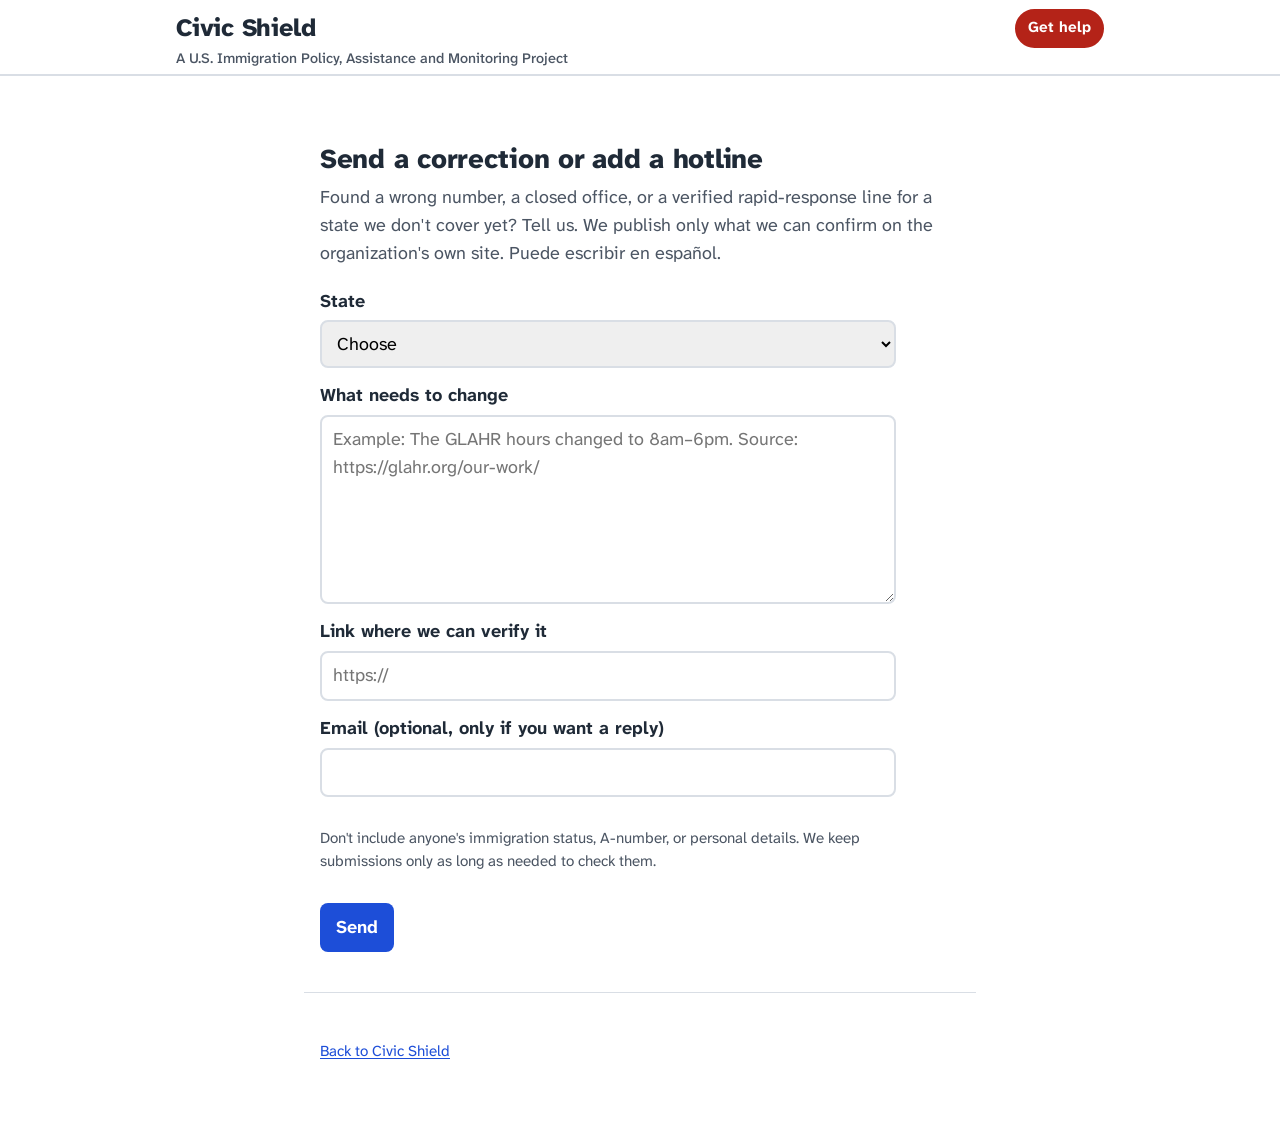
==== correct.html @ 9bfb9014 "State-by-state: 10 verified state files, picker with allowlist, help-page hotline follows state, cor" ====
<!doctype html>
<html lang="en">
<head>
  <meta charset="utf-8">
  <meta name="viewport" content="width=device-width, initial-scale=1">
  <meta name="referrer" content="no-referrer">
  <meta name="robots" content="noindex">
  <title>Civic Shield — Send a correction</title>
  <link href="https://fonts.googleapis.com/css2?family=Atkinson+Hyperlegible+Next:wght@400;500;700;800&display=swap" rel="stylesheet">
  <link rel="stylesheet" href="styles.css?v=14">
</head>
<body class="page-data">
<header class="topbar">
  <div class="wrap masthead">
    <a class="brand" href="index.html"><span class="brand-name">Civic Shield</span></a>
    <div class="masthead-actions"><a class="btn btn-sm help-link" href="help.html">Get help</a></div>
  </div>
  <div class="wrap"><p class="brand-sub">A U.S. Immigration Policy, Assistance and Monitoring Project</p></div>
</header>
<main class="wrap">
  <section class="section">
    <h2>Send a correction or add a hotline</h2>
    <p class="lede">Found a wrong number, a closed office, or a verified rapid-response line for a state we don't cover yet? Tell us. We publish only what we can confirm on the organization's own site. <span lang="es">Puede escribir en español.</span></p>
    <form name="correction" method="POST" data-netlify="true" netlify-honeypot="company" class="form">
      <input type="hidden" name="form-name" value="correction">
      <p class="hidden"><label>Leave empty <input name="company"></label></p>
      <label>State <select name="state" required>
        <option value="">Choose</option>
        <option>GA</option><option>TX</option><option>CA</option><option>FL</option><option>NY</option><option>IL</option><option>AZ</option><option>NJ</option><option>LA</option><option>PA</option><option>Other / national</option>
      </select></label>
      <label>What needs to change <textarea name="message" rows="6" required maxlength="3000" placeholder="Example: The GLAHR hours changed to 8am–6pm. Source: https://glahr.org/our-work/"></textarea></label>
      <label>Link where we can verify it <input type="url" name="source" placeholder="https://" maxlength="500"></label>
      <label>Email (optional, only if you want a reply) <input type="email" name="email" maxlength="200"></label>
      <p class="small">Don't include anyone's immigration status, A-number, or personal details. We keep submissions only as long as needed to check them.</p>
      <button class="btn" type="submit">Send</button>
    </form>
  </section>
</main>
<footer class="wrap foot"><p><a href="index.html">Back to Civic Shield</a></p></footer>
</body>
</html>
---- styles.css ----
/* Immigration help & facts — one family, large type, high contrast.
   Atkinson Hyperlegible Next is designed for low-vision readers. */

:root {
  --paper: #ffffff;
  --ink: #1f2a37;
  --ink-soft: #4b5563;
  --rule: #d9dee5;
  --red: #b42318;
  --red-deep: #8f1a12;
  --blue: #1d4ed8;
  --blue-tint: #eaf2ff;
  --amber: #b54708;
  --amber-tint: #fff4e5;
  --max: 42rem;
  --step-0: 1.125rem;   /* body: 18px */
  --step-1: 1.35rem;
  --step-2: 1.7rem;
  --step-3: 2.25rem;
  --step-4: 2.9rem;
}

* { box-sizing: border-box; }
html { -webkit-text-size-adjust: 100%; scroll-behavior: smooth; }
@media (prefers-reduced-motion: reduce) { html { scroll-behavior: auto; } }

body {
  margin: 0;
  background: var(--paper);
  color: var(--ink);
  font-family: "Atkinson Hyperlegible Next", "Atkinson Hyperlegible", system-ui, -apple-system, "Segoe UI", sans-serif;
  font-size: var(--step-0);
  line-height: 1.55;
}

.wrap { max-width: var(--max); margin: 0 auto; padding: 0 1rem; }

a { color: var(--blue); text-underline-offset: 0.15em; }
a:hover { color: var(--ink); }
:focus-visible { outline: 3px solid var(--blue); outline-offset: 3px; border-radius: 2px; }

.skip {
  position: absolute; left: -999px; top: 0.5rem;
  background: var(--ink); color: #fff; padding: 0.5rem 1rem; z-index: 10;
}
.skip:focus { left: 0.5rem; }

/* ---------- top bar ---------- */
.topbar {
  position: sticky; top: 0; z-index: 5;
  background: var(--paper);
  border-bottom: 1px solid var(--rule);
}
.topbar-row {
  display: flex; align-items: center; gap: 1rem; flex-wrap: wrap;
  padding-top: 0.6rem; padding-bottom: 0.6rem;
}
.brand { font-weight: 800; color: var(--ink); text-decoration: none; font-size: 1rem; }
.topnav { display: none; gap: 1rem; font-size: 0.95rem; }
.topnav a { color: var(--ink-soft); text-decoration: none; }
.topnav a:hover { color: var(--ink); text-decoration: underline; }
.lang { margin-left: auto; display: flex; border: 1.5px solid var(--ink); border-radius: 999px; overflow: hidden; }
.lang button {
  font: inherit; font-size: 0.95rem; font-weight: 700;
  background: transparent; color: var(--ink); border: 0; padding: 0.35rem 0.85rem; cursor: pointer;
}
.lang button[aria-pressed="true"] { background: var(--ink); color: #fff; }
@media (min-width: 720px) { .topnav { display: flex; } .topbar-row { flex-wrap: nowrap; } .brand { margin-right: 0.5rem; white-space: nowrap; } .topnav a { white-space: nowrap; } .topbar .wrap { max-width: 60rem; } }

/* ---------- emergency band ---------- */
.band {
  margin: 1.25rem -1rem 0;
  padding: 1.5rem 1.25rem 1.25rem;
  border-radius: 0;
}
@media (min-width: 720px) { .band { margin-left: 0; margin-right: 0; border-radius: 12px; padding: 2rem 2rem 1.5rem; } }
.band-red { background: var(--red); color: #fff; }
.band-red a { color: #fff; }
.band-kicker { margin: 0 0 0.25rem; font-weight: 700; font-size: 1rem; opacity: 0.95; }
.band-red .band-h {
  margin: 0 0 1rem;
  font-size: clamp(var(--step-3), 7vw, var(--step-4));
  line-height: 1.08; font-weight: 800; letter-spacing: -0.01em;
}
.big-rules {
  margin: 0; padding: 0; list-style: none; counter-reset: rule;
  border-top: 1px solid rgba(255,255,255,0.35);
}
.big-rules li {
  counter-increment: rule;
  display: grid; grid-template-columns: 2rem 1fr; gap: 0.5rem;
  padding: 0.75rem 0; border-bottom: 1px solid rgba(255,255,255,0.35);
  font-size: var(--step-1); line-height: 1.35; font-weight: 500;
}
.big-rules li::before { content: counter(rule); font-weight: 800; font-size: var(--step-2); line-height: 1; }
.band-actions { display: flex; flex-wrap: wrap; gap: 0.6rem; margin-top: 1.1rem; }
.band-foot { margin: 0.9rem 0 0; font-size: 0.95rem; opacity: 0.95; }

/* ---------- buttons ---------- */
.btn {
  display: inline-block; font-weight: 700; text-decoration: none;
  padding: 0.65rem 1rem; border-radius: 8px;
  background: var(--blue); color: #fff; border: 2px solid var(--blue);
}
.btn:hover { background: #1e40af; border-color: #1e40af; color: #fff; }
.btn-secondary { background: transparent; color: var(--blue); }
.btn-secondary:hover { background: var(--blue-tint); color: var(--blue); }
.band-red a.btn-light { background: #fff; color: var(--red-deep); border-color: #fff; }
.band-red a.btn-light:hover { background: #fde8e6; border-color: #fde8e6; color: var(--red-deep); }
.btn-outline-light { background: transparent; color: #fff; border-color: rgba(255,255,255,0.8); }
.btn-outline-light:hover { background: rgba(255,255,255,0.12); color: #fff; }

/* ---------- sections ---------- */
.section { padding: 2.25rem 0 0.5rem; border-top: 1px solid var(--rule); margin-top: 2rem; }
.section:first-of-type { border-top: 0; }
h2 { font-size: var(--step-2); line-height: 1.2; margin: 0 0 0.5rem; font-weight: 800; letter-spacing: -0.01em; }
h3 { font-size: var(--step-1); line-height: 1.3; margin: 1.5rem 0 0.4rem; font-weight: 700; }
.lede { margin: 0 0 1.25rem; color: var(--ink-soft); }
.small { font-size: 0.95rem; color: var(--ink-soft); }
ul, ol { padding-left: 1.3rem; }
li { margin: 0.35rem 0; }

details.sit { border-top: 1px solid var(--rule); }
details.sit:last-of-type { border-bottom: 1px solid var(--rule); }
details.sit summary {
  cursor: pointer; font-weight: 700; font-size: var(--step-1); padding: 0.8rem 0; list-style: none;
  display: flex; justify-content: space-between; align-items: center;
}
details.sit summary::-webkit-details-marker { display: none; }
details.sit summary::after { content: "+"; font-weight: 400; font-size: 1.6rem; line-height: 1; color: var(--ink-soft); }
details.sit[open] summary::after { content: "–"; }
details.sit ul { margin: 0 0 1rem; }

/* ---------- phones ---------- */
.phones { list-style: none; padding: 0; margin: 0; }
.phones li {
  display: grid; gap: 0.15rem;
  padding: 1rem 0 1rem 1rem; border-left: 5px solid var(--red); margin: 0 0 1rem;
}
.tel { font-size: var(--step-2); font-weight: 800; text-decoration: none; color: var(--ink); letter-spacing: 0.01em; line-height: 1.1; }
a.tel { color: var(--blue); text-decoration: underline; }
.tel-static { color: var(--ink); }
.phones strong { font-size: 1.05rem; }
.phones span:last-child { color: var(--ink-soft); font-size: 1rem; }

.note { padding: 0.9rem 1rem; border-radius: 8px; margin: 1.25rem 0 0; }
.note-warn { background: var(--amber-tint); border-left: 5px solid var(--amber); }
.note strong { display: block; margin-bottom: 0.15rem; }

/* ---------- steps (a real sequence) ---------- */
.steps { list-style: none; padding: 0; margin: 0; counter-reset: step; }
.steps li {
  counter-increment: step; position: relative; padding: 0 0 1.25rem 3.25rem; margin: 0;
}
.steps li::before {
  content: counter(step); position: absolute; left: 0; top: 0;
  width: 2.4rem; height: 2.4rem; border-radius: 50%;
  background: var(--blue-tint); color: var(--blue); font-weight: 800;
  display: grid; place-items: center; font-size: 1.1rem;
}
.steps h3 { margin: 0.2rem 0 0.3rem; }
.steps p { margin: 0 0 0.6rem; }
.steps .btn { margin: 0.2rem 0 0.5rem; }

.checklist { list-style: none; padding: 0; }
.checklist li { padding-left: 2rem; position: relative; margin: 0.6rem 0; }
.checklist li::before {
  content: ""; position: absolute; left: 0; top: 0.35em;
  width: 1.1rem; height: 1.1rem; border: 2px solid var(--ink); border-radius: 4px;
}

.twocol { display: grid; gap: 1rem; }
@media (min-width: 720px) { .twocol { grid-template-columns: 1fr 1fr; gap: 2rem; } }
.twocol h3 { margin-top: 0.75rem; }

/* ---------- data ---------- */
.chart { margin: 0.75rem 0 1.5rem; }
.chart svg { width: 100%; height: auto; display: block; }
.chart .grid line { stroke: var(--rule); stroke-width: 1; }
.chart .axis text { font-size: 13px; fill: var(--ink-soft); text-anchor: end; }
.chart .bars rect { fill: var(--red); }
.chart .bars rect:first-child { fill: #9aa3b2; }
.chart .vals text { font-size: 15px; font-weight: 700; fill: var(--ink); text-anchor: middle; }
.chart .labels text { font-size: 14px; fill: var(--ink-soft); text-anchor: middle; }
.chart figcaption { font-size: 0.95rem; color: var(--ink-soft); margin-top: 0.5rem; }

.facts { margin: 0.5rem 0 0; padding: 0; }
.facts > div { display: grid; grid-template-columns: 7.5rem 1fr; gap: 0.75rem; padding: 0.8rem 0; border-top: 1px solid var(--rule); }
.facts > div:last-child { border-bottom: 1px solid var(--rule); }
.facts dt { font-size: var(--step-1); font-weight: 800; line-height: 1.15; }
.facts dd { margin: 0; }
.facts dd a { white-space: nowrap; }
.facts-unverified dt { color: var(--amber); }
.facts-unverified > div { background: var(--amber-tint); padding-left: 0.6rem; padding-right: 0.6rem; }
@media (max-width: 480px) { .facts > div { grid-template-columns: 1fr; gap: 0.2rem; } }

.live { border: 1px dashed var(--rule); border-radius: 8px; padding: 0.75rem 1rem; }
.live ul { list-style: none; padding: 0; margin: 0; }
.live li { padding: 0.35rem 0; border-top: 1px solid var(--rule); }
.live li:first-child { border-top: 0; }
.live .when { display: block; font-size: 0.9rem; color: var(--ink-soft); }
.sources li { margin: 0.5rem 0; }

.foot { padding: 2rem 1rem 3rem; border-top: 1px solid var(--rule); margin-top: 2rem; color: var(--ink-soft); font-size: 0.95rem; }

/* ---------- print: the red band becomes a wallet card ---------- */
@media print {
  .topbar, .band-actions, .section, .foot, .skip { display: none !important; }
  body { font-size: 12pt; }
  .band-red { color: #000; background: #fff; border: 3px solid #000; border-radius: 0; margin: 0; padding: 1rem; }
  .band-red .band-h { font-size: 20pt; }
  .big-rules li { font-size: 12pt; border-color: #000; }
  .big-rules { border-color: #000; }
}

/* ===================== data.html ===================== */
.wrap-wide { max-width: 52rem; }
.page-data .topbar .wrap { max-width: 60rem; }
.btn-sm { padding: 0.35rem 0.7rem; font-size: 0.95rem; border-radius: 999px; }
.help-link { margin-left: auto; background: var(--red); color: #fff; border-color: var(--red); white-space: nowrap; }
.help-link:hover { background: var(--red-deep); border-color: var(--red-deep); color: #fff; }
.page-data .lang-links { display: flex; margin-left: auto; }
.lang-links a { font-size: 0.95rem; font-weight: 700; color: var(--ink); text-decoration: none; padding: 0.35rem 0.85rem; }
.lang-links a[aria-current="page"] { background: var(--ink); color: #fff; }
.page-data .help-link { margin-left: 0; }
.help-strip { display: grid; gap: 0.6rem; border: 2px solid var(--red); border-radius: 10px; padding: 0.9rem 1rem; margin: 1rem 0 0; }
.help-strip strong { display: block; font-size: 1.15rem; }
.help-strip span { color: var(--ink-soft); font-size: 1rem; }
@media (min-width: 720px) { .help-strip { grid-template-columns: 1fr auto auto; align-items: center; } }
.page-data .topbar-row { flex-wrap: nowrap; gap: 0.75rem; }
.page-data .topnav { display: flex; flex: 1; min-width: 0; overflow-x: auto; -webkit-overflow-scrolling: touch; scrollbar-width: none; }
.page-data .topnav::-webkit-scrollbar { display: none; }
.page-data .topnav a { white-space: nowrap; }
@media (max-width: 719px) { .page-data .brand { display: none; } }

.intro { padding-top: 1.5rem; }
.intro h1 { font-size: clamp(var(--step-3), 6vw, var(--step-4)); line-height: 1.08; margin: 0 0 0.5rem; font-weight: 800; letter-spacing: -0.01em; }

.tiles { display: grid; grid-template-columns: repeat(auto-fit, minmax(14rem, 1fr)); gap: 0.75rem 1.5rem; margin: 0.5rem 0 0; padding: 0; }
.tiles > div { border-top: 3px solid var(--ink); padding-top: 0.5rem; }
.tiles dt { font-size: var(--step-2); font-weight: 800; line-height: 1.1; }
.tiles dd { margin: 0.2rem 0 0; font-size: 1rem; color: var(--ink-soft); }
.tiles-unverified > div { border-top-color: var(--amber); background: var(--amber-tint); padding: 0.5rem 0.6rem 0.6rem; }
.tiles-unverified dt { color: var(--amber); }

/* charts */
.chart figcaption { font-weight: 700; color: var(--ink); font-size: var(--step-1); margin: 0 0 0.25rem; }
.chart .grid { stroke: var(--rule); stroke-width: 1; }
.chart .axis { font-size: 16px; fill: var(--ink-soft); text-anchor: end; }
.chart .xlabel { font-size: 16px; fill: var(--ink-soft); text-anchor: middle; }
.chart .val { font-size: 17px; font-weight: 700; fill: var(--ink); text-anchor: middle; }
.chart .val.end { text-anchor: end; }
.chart .val.left { text-anchor: start; }
.chart .line { fill: none; stroke-width: 3; stroke-linejoin: round; stroke-linecap: round; }
.chart .line.primary { stroke: var(--red); }
.chart .line.secondary { stroke: var(--blue); stroke-dasharray: 6 5; }
.chart .dot { stroke-width: 2; }
.chart .dot.primary { fill: var(--red); stroke: #fff; }
.chart .dot.secondary { fill: var(--blue); stroke: #fff; }
.chart .dot.approx { fill: #fff; }
.chart .dot.approx.primary { stroke: var(--red); }
.chart .dot.approx.secondary { stroke: var(--blue); }
.chart .bar.primary { fill: var(--red); }
.chart .bar.cbp { fill: #9aa3b2; }
.chart .bar.approx { fill: #e4a39d; }
.chart .bars rect:first-child { fill: var(--red); }
.chart-note { font-size: 0.95rem; color: var(--ink-soft); margin: 0.4rem 0 0.3rem; }
.legend { font-size: 0.95rem; color: var(--ink-soft); margin: 0.4rem 0 0; }
.swatch { display: inline-block; width: 0.9rem; height: 0.9rem; border-radius: 2px; vertical-align: -0.1em; background: var(--red); }
.swatch.secondary { background: var(--blue); }
.swatch.cbp { background: #9aa3b2; }
.swatch.approx { background: #e4a39d; }
.chart-sources, .chart-table { font-size: 0.95rem; margin: 0.2rem 0; }
.chart-sources summary, .chart-table summary { cursor: pointer; color: var(--blue); }
.chart-sources ul { margin: 0.3rem 0 0.6rem; padding-left: 1.2rem; }
.chart-sources li { margin: 0.15rem 0; word-break: break-all; }
.chart-table table { border-collapse: collapse; margin: 0.4rem 0 0.6rem; }
.chart-table th, .chart-table td { text-align: left; padding: 0.2rem 0.8rem 0.2rem 0; border-bottom: 1px solid var(--rule); }

/* policy */
.policy-grid { display: grid; gap: 1rem; grid-template-columns: 1fr; }
@media (min-width: 760px) { .policy-grid { grid-template-columns: 1fr 1fr; } }
.policy { border-left: 5px solid var(--ink); padding: 0.2rem 0 0.6rem 1rem; }
.policy.restrictive { border-left-color: var(--red); }
.policy.facilitative { border-left-color: #0f766e; }
.policy.mixed { border-left-color: var(--amber); }
.policy h3 { margin: 0.1rem 0 0.4rem; font-size: 1.15rem; }
.policy p { margin: 0 0 0.5rem; font-size: 1rem; }
.pol-meta { font-size: 0.9rem; color: var(--ink-soft); }
.pol-dir { font-weight: 700; }
.policy.restrictive .pol-dir { color: var(--red); }
.policy.facilitative .pol-dir { color: #0f766e; }
.policy.mixed .pol-dir { color: var(--amber); }
.pol-affects { color: var(--ink-soft); font-size: 0.95rem; }

/* news */
.newslist { padding-left: 1.4rem; }
.newslist li { margin: 0 0 1rem; }
.newslist a { font-weight: 700; }
.news-meta { display: block; font-size: 0.9rem; color: var(--ink-soft); margin: 0.1rem 0 0.2rem; }
.newslist p { margin: 0; font-size: 1rem; }

/* sides */
.side { padding: 0 0 0 1rem; border-left: 5px solid var(--rule); }
.side-a { border-left-color: #0f766e; }
.side-b { border-left-color: var(--red); }
.side ol { padding-left: 1.3rem; }
.side li { margin: 0 0 0.75rem; font-size: 1rem; }

/* georgia */
.table-wrap { overflow-x: auto; -webkit-overflow-scrolling: touch; margin: 0.5rem 0 1rem; }
table.plain { border-collapse: collapse; width: 100%; font-size: 0.95rem; }
table.plain th, table.plain td { text-align: left; vertical-align: top; padding: 0.5rem 0.6rem 0.5rem 0; border-bottom: 1px solid var(--rule); }
table.plain th { font-weight: 700; }
.courts li, .orgs li { margin: 0.5rem 0; }
.jur { margin: 0.5rem 0; padding: 0; }
.jur > div { padding: 0.5rem 0; border-top: 1px solid var(--rule); }
.jur dt { font-weight: 700; }
.jur dd { margin: 0.15rem 0 0; color: var(--ink-soft); }
code { font-size: 0.95em; background: #f3f4f6; padding: 0.05em 0.3em; border-radius: 3px; }

/* ===================== hub, panels, collapsibles ===================== */
.hub { display: grid; grid-template-columns: 1fr 1fr; gap: 0.6rem; margin: 1.5rem 0 0.5rem; }
@media (min-width: 760px) { .hub { grid-template-columns: repeat(3, 1fr); } }
.hub a {
  display: grid; gap: 0.2rem; text-decoration: none; color: var(--ink);
  border: 2px solid var(--rule); border-radius: 10px; padding: 0.8rem 0.9rem; min-height: 5.2rem;
}
.hub a strong { font-size: 1.1rem; }
.hub a span { font-size: 0.9rem; color: var(--ink-soft); line-height: 1.3; }
.hub a:hover { border-color: var(--ink); }
.hub a.active { border-color: var(--red); background: #fdf2f1; }
.hub a.active strong { color: var(--red-deep); }
.topnav a.active { color: var(--ink); font-weight: 700; text-decoration: underline; text-underline-offset: 0.35em; }
.panel[hidden] { display: none; }
.panel { scroll-margin-top: 4.5rem; }

.chart-switch { display: flex; gap: 0.4rem; margin: 0.5rem 0 0.75rem; }
.chart-switch button {
  font: inherit; font-weight: 700; font-size: 0.95rem; cursor: pointer;
  border: 2px solid var(--rule); background: #fff; color: var(--ink); border-radius: 999px; padding: 0.4rem 0.9rem;
}
.chart-switch button[aria-selected="true"] { background: var(--ink); border-color: var(--ink); color: #fff; }

details.policy summary, details.sub summary, .newslist details summary { cursor: pointer; list-style: none; }
details.policy summary::-webkit-details-marker, details.sub summary::-webkit-details-marker, .newslist details summary::-webkit-details-marker { display: none; }
details.policy summary { display: grid; gap: 0.15rem; padding: 0.3rem 1.6rem 0.4rem 0; position: relative; }
details.policy summary::after, details.sub summary::after { content: "+"; position: absolute; right: 0; top: 0.15rem; font-size: 1.5rem; line-height: 1; color: var(--ink-soft); }
details.policy[open] summary::after, details.sub[open] summary::after { content: "–"; }
.pol-title { font-weight: 700; font-size: 1.1rem; line-height: 1.3; }
.pol-body { padding: 0.2rem 0 0.4rem; }
.policy-grid details.policy { padding-bottom: 0.3rem; }

.newslist details summary { padding-right: 1.4rem; position: relative; }
.newslist details summary::after { content: "+"; position: absolute; right: 0; top: 0; color: var(--ink-soft); font-size: 1.3rem; line-height: 1; }
.newslist details[open] summary::after { content: "–"; }
.newslist details p { margin: 0.3rem 0 0; }

details.sub { border-top: 1px solid var(--rule); }
details.sub:last-of-type { border-bottom: 1px solid var(--rule); }
details.sub summary { font-weight: 700; font-size: var(--step-1); padding: 0.8rem 1.6rem 0.8rem 0; position: relative; }
details.sub summary::after { top: 0.75rem; }
.sub-body { padding: 0 0 0.75rem; }
.sub-body h3 { display: none; }

/* help page: collapsible secondary sections */
details.fold { border-top: 1px solid var(--rule); margin-top: 2rem; padding-top: 0.5rem; }
details.fold summary { cursor: pointer; list-style: none; position: relative; padding: 0.6rem 2rem 0.6rem 0; }
details.fold summary::-webkit-details-marker { display: none; }
details.fold summary h2 { margin: 0; }
details.fold summary::after { content: "+"; position: absolute; right: 0; top: 0.5rem; font-size: 1.8rem; line-height: 1; color: var(--ink-soft); }
details.fold[open] summary::after { content: "–"; }
details.fold .section { border-top: 0; margin-top: 0; padding-top: 0.5rem; }

.help-strip .btn:first-of-type { background: var(--red); border-color: var(--red); }
.help-strip .btn:first-of-type:hover { background: var(--red-deep); border-color: var(--red-deep); }
.help-strip .btn-secondary { color: var(--red-deep); border-color: var(--red); background: #fff; }
.help-strip .btn-secondary:hover { background: #fdf2f1; color: var(--red-deep); }

.site-kicker { margin: 0 0 0.2rem; font-weight: 700; color: var(--ink-soft); font-size: 0.95rem; letter-spacing: 0.01em; }
.band-red .site-kicker { color: #fff; opacity: 0.85; margin-bottom: 0.6rem; }
.back-link { margin-left: auto; background: #fff; color: var(--ink); border-color: var(--ink); white-space: nowrap; }
.back-link:hover { background: var(--ink); color: #fff; }
.topbar-row .lang { margin-left: 0; }
.page-data .site-kicker { margin-top: 0.25rem; }

.site-title { margin: 0; font-size: clamp(2.4rem, 9vw, 3.6rem); line-height: 1.02; font-weight: 800; letter-spacing: -0.02em; color: var(--ink); }
.site-sub { margin: 0.35rem 0 0; color: var(--ink-soft); font-size: 1.05rem; font-weight: 500; }
.page-title { margin: 1.75rem 0 0.5rem; font-size: var(--step-2); }
.intro-help { padding: 1.25rem 0 0.25rem; }

.mission {
  margin: 1rem 0 0; padding: 1rem 1.1rem;
  background: var(--ink); color: #fff; border-radius: 10px;
  font-size: 1.05rem; line-height: 1.5;
}
@media (max-width: 719px) {
  .page-data .topbar-row { flex-wrap: wrap; row-gap: 0.35rem; }
  .page-data .topnav { order: 3; flex-basis: 100%; }
  .page-data .lang-links { order: 1; margin-left: 0; }
  .page-data .help-link { order: 2; margin-left: auto; }
  .lang-links a { padding: 0.3rem 0.7rem; }
}

/* ===================== sticky masthead ===================== */
.sr-only { position: absolute; width: 1px; height: 1px; overflow: hidden; clip: rect(0 0 0 0); white-space: nowrap; }
.topbar { box-shadow: 0 1px 0 var(--rule); }
.masthead { display: flex; align-items: center; gap: 0.75rem; padding-top: 0.55rem; padding-bottom: 0.45rem; }
.masthead .brand { display: grid; gap: 0.05rem; text-decoration: none; color: var(--ink); min-width: 0; }
.brand-name { font-size: 1.55rem; font-weight: 800; letter-spacing: -0.01em; line-height: 1.05; }
.brand-sub { font-size: 0.78rem; color: var(--ink-soft); font-weight: 500; line-height: 1.25; }
.masthead-actions { margin-left: auto; display: flex; align-items: center; gap: 0.5rem; flex-shrink: 0; }
.masthead-actions .lang, .masthead-actions .lang-links { margin-left: 0; display: flex; }
.masthead-actions .help-link, .masthead-actions .back-link { margin-left: 0; }
.navrow { border-top: 1px solid var(--rule); }
.navrow .topnav { display: flex; gap: 1.1rem; overflow-x: auto; -webkit-overflow-scrolling: touch; scrollbar-width: none; padding: 0.45rem 0; }
.navrow .topnav::-webkit-scrollbar { display: none; }
.navrow .topnav a { white-space: nowrap; color: var(--ink-soft); text-decoration: none; font-size: 0.98rem; }
.navrow .topnav a:hover { color: var(--ink); }
.navrow .topnav a.active { color: var(--ink); font-weight: 700; text-decoration: underline; text-underline-offset: 0.35em; }
.page-data .topbar-row, .topbar-row { display: none; }
.topbar .wrap { max-width: 60rem; }
.panel { scroll-margin-top: 7.5rem; }
@media (max-width: 600px) {
  .brand-name { font-size: 1.35rem; }
  .brand-sub { display: none; }
  .masthead-actions .lang button, .lang-links a { padding: 0.3rem 0.6rem; font-size: 0.88rem; }
  .masthead-actions .btn-sm { padding: 0.3rem 0.6rem; font-size: 0.88rem; }
  .masthead { gap: 0.5rem; }
}
@media (max-width: 719px) {
  .page-data .brand { display: grid; }
}
.brand-name { white-space: nowrap; }
@media (max-width: 600px) {
  .brand-name { font-size: 1.25rem; }
  .masthead-actions { gap: 0.35rem; }
  .masthead-actions .lang button, .lang-links a { padding: 0.28rem 0.5rem; font-size: 0.82rem; }
  .masthead-actions .btn-sm { padding: 0.28rem 0.55rem; font-size: 0.82rem; }
}

.masthead .brand { flex: 1 1 auto; min-width: 0; }
.brand-name { font-size: clamp(1.05rem, 5.2vw, 1.55rem); }
.masthead-actions { flex: 0 0 auto; }

p.brand-sub { display: block; margin: 0; padding: 0 0 0.4rem; font-size: 0.9rem; color: var(--ink-soft); font-weight: 500; line-height: 1.25; }
.masthead { padding-bottom: 0.15rem; }
.panel { scroll-margin-top: 8.5rem; }
@media (max-width: 600px) { p.brand-sub { display: block; font-size: 0.8rem; } }

/* ---------- state picker & form ---------- */
.state-pick { display: flex; flex-wrap: wrap; align-items: center; gap: 0.5rem 0.9rem; margin: 0.25rem 0 1rem; }
.state-pick label { font-weight: 700; }
.state-pick select { font: inherit; font-size: 1.05rem; font-weight: 700; padding: 0.45rem 0.7rem; border: 2px solid var(--ink); border-radius: 8px; background: #fff; color: var(--ink); }
.state-pick .small { flex-basis: 100%; margin: 0; }
.facts-state dt { font-size: 1.35rem; }
a.src { font-size: 0.85em; color: var(--ink-soft); }
.form { display: grid; gap: 0.9rem; max-width: 36rem; }
.form label { display: grid; gap: 0.3rem; font-weight: 700; }
.form input, .form select, .form textarea { font: inherit; font-weight: 400; padding: 0.55rem 0.7rem; border: 2px solid var(--rule); border-radius: 8px; }
.form input:focus, .form select:focus, .form textarea:focus { border-color: var(--ink); outline: none; }
.form .hidden { display: none; }
.form .btn { justify-self: start; border: 0; cursor: pointer; font: inherit; font-weight: 700; }
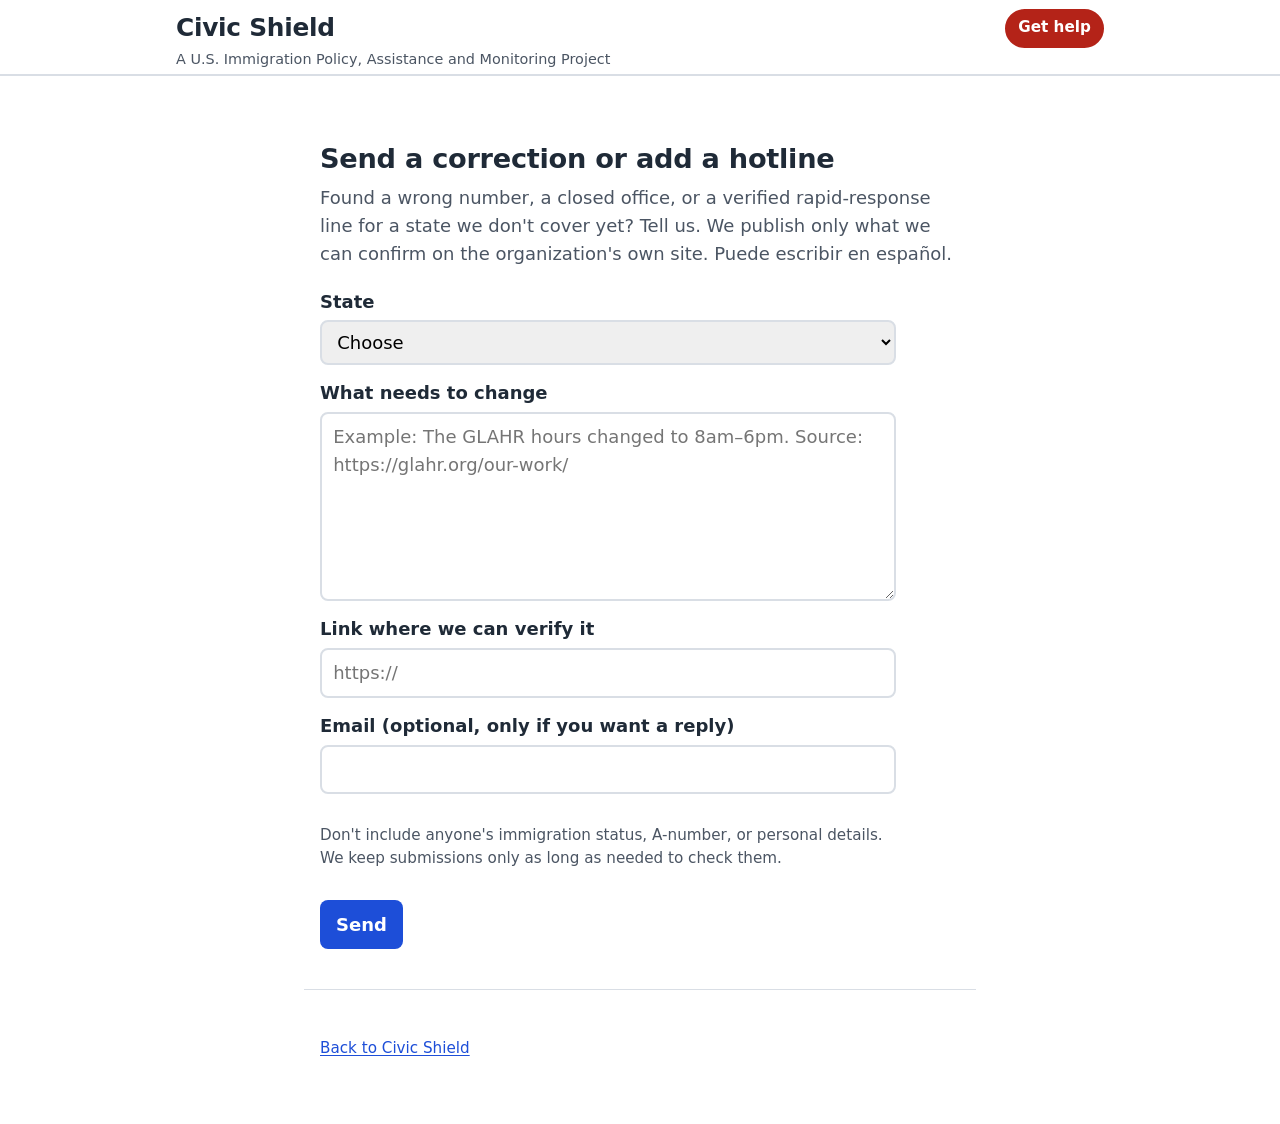
==== commit 0f8a9450: "Add Content-Security-Policy to the correction form page Co-Authored-By: Claude Opus 5.5 <noreply@ant" ====
--- a/correct.html
+++ b/correct.html
@@ -3,6 +3,8 @@
 <head>
   <meta charset="utf-8">
   <meta name="viewport" content="width=device-width, initial-scale=1">
+  <meta http-equiv="Content-Security-Policy"
+        content="default-src 'self'; script-src 'none'; style-src 'self' https://fonts.googleapis.com; font-src https://fonts.gstatic.com; img-src 'self' data:; connect-src 'none'; object-src 'none'; base-uri 'self'; form-action 'self'">
   <meta name="referrer" content="no-referrer">
   <meta name="robots" content="noindex">
   <title>Civic Shield — Send a correction</title>
--- a/styles.css
+++ b/styles.css
@@ -461,3 +461,7 @@
 .form input:focus, .form select:focus, .form textarea:focus { border-color: var(--ink); outline: none; }
 .form .hidden { display: none; }
 .form .btn { justify-self: start; border: 0; cursor: pointer; font: inherit; font-weight: 700; }
+
+.lineage li { margin: 0.5rem 0; font-size: 1rem; }
+
+.sit-h { font-size: 1.02rem; margin: 0.6rem 0 0.2rem; color: var(--ink-soft); }
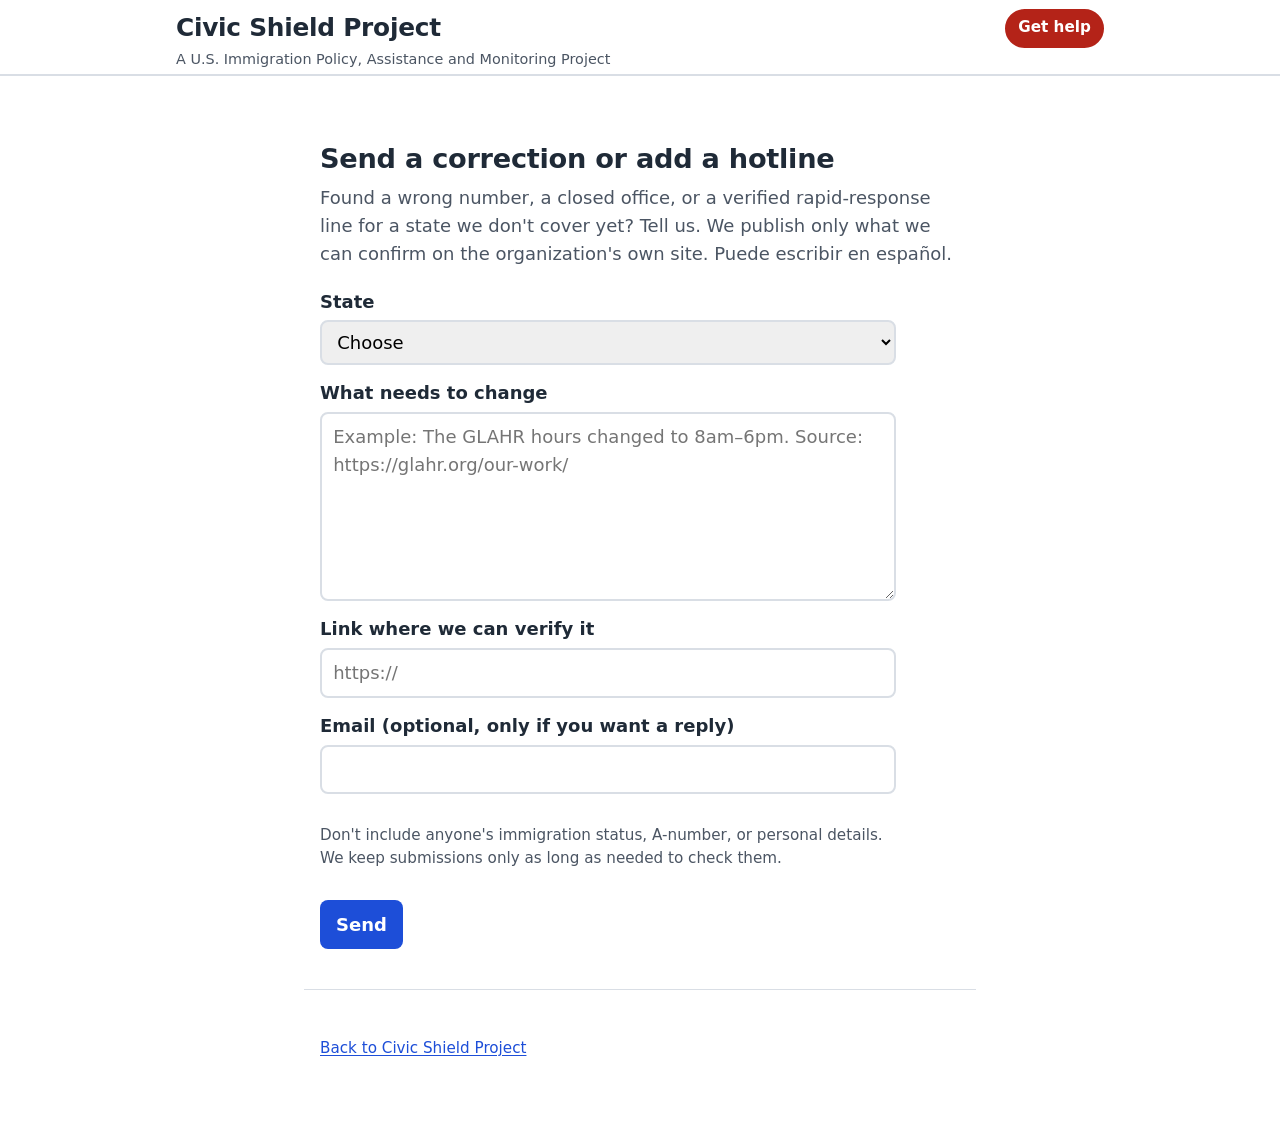
==== commit 0eff8b35: "Rename site brand to Civic Shield Project Matches the civicshieldproject.org domain; updates titles," ====
--- a/correct.html
+++ b/correct.html
@@ -7,14 +7,14 @@
         content="default-src 'self'; script-src 'none'; style-src 'self' https://fonts.googleapis.com; font-src https://fonts.gstatic.com; img-src 'self' data:; connect-src 'none'; object-src 'none'; base-uri 'self'; form-action 'self'">
   <meta name="referrer" content="no-referrer">
   <meta name="robots" content="noindex">
-  <title>Civic Shield — Send a correction</title>
+  <title>Civic Shield Project — Send a correction</title>
   <link href="https://fonts.googleapis.com/css2?family=Atkinson+Hyperlegible+Next:wght@400;500;700;800&display=swap" rel="stylesheet">
   <link rel="stylesheet" href="styles.css?v=14">
 </head>
 <body class="page-data">
 <header class="topbar">
   <div class="wrap masthead">
-    <a class="brand" href="index.html"><span class="brand-name">Civic Shield</span></a>
+    <a class="brand" href="index.html"><span class="brand-name">Civic Shield Project</span></a>
     <div class="masthead-actions"><a class="btn btn-sm help-link" href="help.html">Get help</a></div>
   </div>
   <div class="wrap"><p class="brand-sub">A U.S. Immigration Policy, Assistance and Monitoring Project</p></div>
@@ -38,6 +38,6 @@
     </form>
   </section>
 </main>
-<footer class="wrap foot"><p><a href="index.html">Back to Civic Shield</a></p></footer>
+<footer class="wrap foot"><p><a href="index.html">Back to Civic Shield Project</a></p></footer>
 </body>
 </html>
--- a/styles.css
+++ b/styles.css
@@ -465,3 +465,28 @@
 .lineage li { margin: 0.5rem 0; font-size: 1rem; }
 
 .sit-h { font-size: 1.02rem; margin: 0.6rem 0 0.2rem; color: var(--ink-soft); }
+
+/* ===================== cyber.html (Cyber Safety) ===================== */
+.band-cyber { background: #12304f; color: #fff; }
+.band-cyber a { color: #fff; }
+.band-cyber .band-h {
+  margin: 0 0 1rem;
+  font-size: clamp(var(--step-3), 7vw, var(--step-4));
+  line-height: 1.08; font-weight: 800; letter-spacing: -0.01em;
+}
+.band-cyber a.btn-light { background: #fff; color: #12304f; border-color: #fff; }
+.band-cyber a.btn-light:hover { background: #e6eef8; border-color: #e6eef8; color: #12304f; }
+.page-cyber .note .band-actions { margin-top: 0.75rem; }
+.page-cyber .note .btn { color: #fff; }
+.page-cyber .note .btn-secondary { color: var(--blue); background: #fff; }
+.page-cyber details.sit p { margin: 0 0 0.5rem; }
+.page-cyber details.sit .note { margin: 0 0 1rem; }
+
+/* Cyber Safety prints as a full handout, not a wallet card */
+@media print {
+  .page-cyber .section, .page-cyber .foot { display: block !important; }
+  .page-cyber .band-cyber { color: #000; background: #fff; border: 3px solid #000; border-radius: 0; margin: 0; padding: 1rem; }
+  .page-cyber .band-cyber .band-h { font-size: 20pt; }
+  .page-cyber details.sit::details-content { content-visibility: visible; }
+  .page-cyber a[href^="http"]::after { content: " (" attr(href) ")"; font-size: 9pt; color: #333; word-break: break-all; }
+}
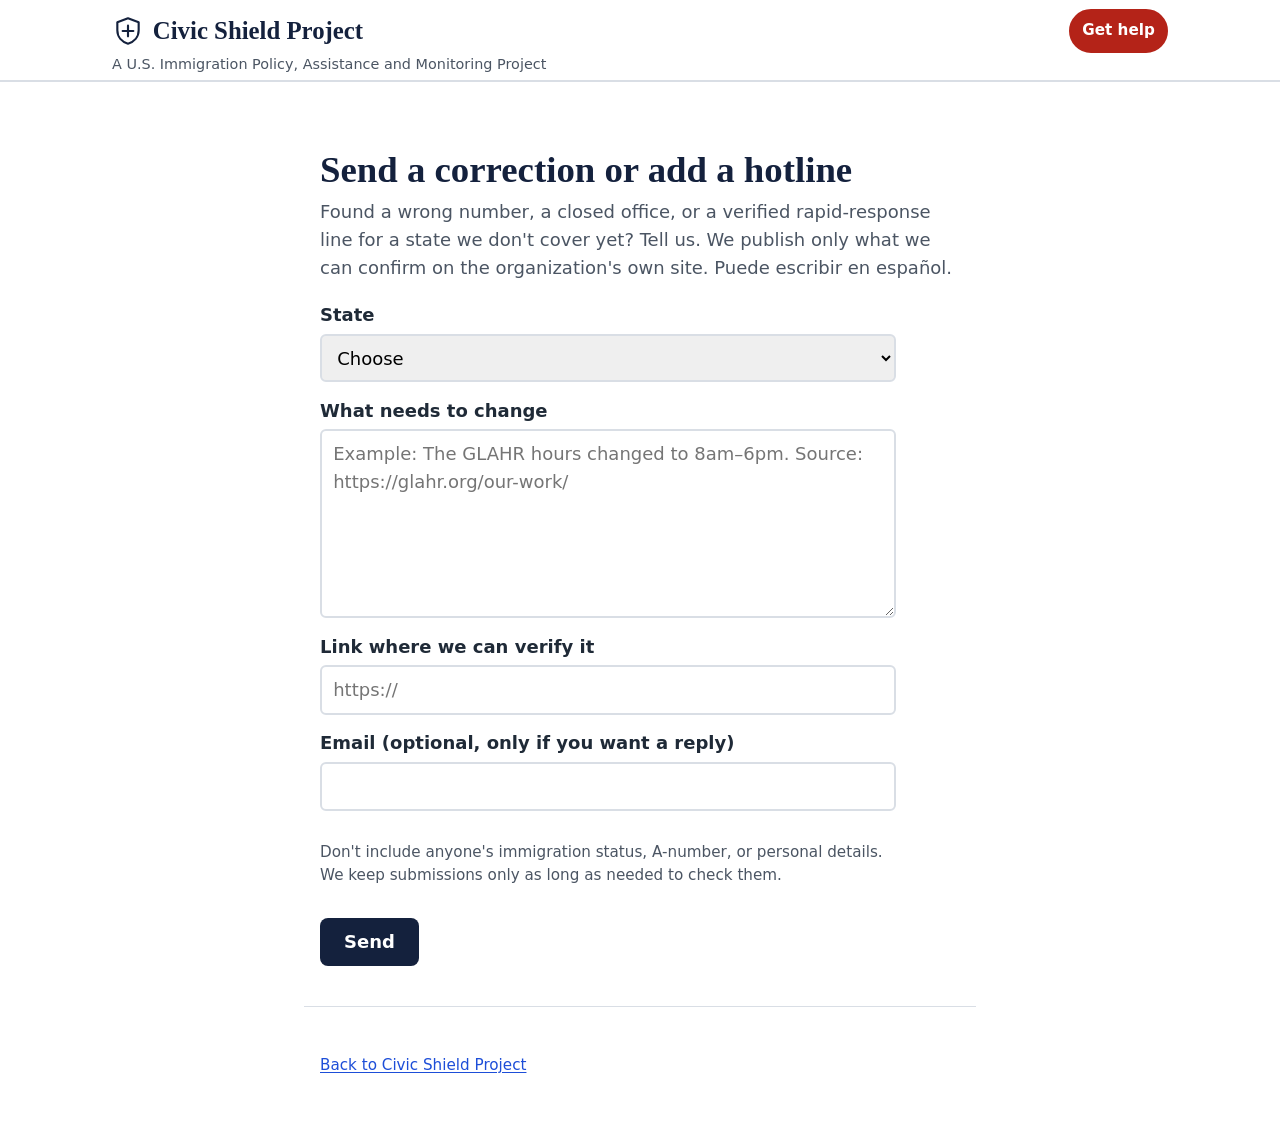
==== commit 9bba2daa: "Get help, Cyber Safety and correction form: same look as the new home page - Shield mark and serif b" ====
--- a/correct.html
+++ b/correct.html
@@ -8,13 +8,13 @@
   <meta name="referrer" content="no-referrer">
   <meta name="robots" content="noindex">
   <title>Civic Shield Project — Send a correction</title>
-  <link href="https://fonts.googleapis.com/css2?family=Atkinson+Hyperlegible+Next:wght@400;500;700;800&display=swap" rel="stylesheet">
-  <link rel="stylesheet" href="styles.css?v=14">
+  <link href="https://fonts.googleapis.com/css2?family=Atkinson+Hyperlegible+Next:wght@400;500;700;800&family=Newsreader:opsz,wght@6..72,500;6..72,600&display=swap" rel="stylesheet">
+  <link rel="stylesheet" href="styles.css?v=24">
 </head>
-<body class="page-data">
+<body class="page-data page-form">
 <header class="topbar">
   <div class="wrap masthead">
-    <a class="brand" href="index.html"><span class="brand-name">Civic Shield Project</span></a>
+    <a class="brand" href="index.html"><svg class="brand-mark" viewBox="0 0 24 24" aria-hidden="true"><path d="M12 2.5 4 5.5v6c0 5 3.4 8.7 8 10 4.6-1.3 8-5 8-10v-6z"/><path d="M8 12h8M12 8v8"/></svg><span class="brand-name">Civic Shield Project</span></a>
     <div class="masthead-actions"><a class="btn btn-sm help-link" href="help.html">Get help</a></div>
   </div>
   <div class="wrap"><p class="brand-sub">A U.S. Immigration Policy, Assistance and Monitoring Project</p></div>
--- a/styles.css
+++ b/styles.css
@@ -447,6 +447,8 @@
 .masthead { padding-bottom: 0.15rem; }
 .panel { scroll-margin-top: 8.5rem; }
 @media (max-width: 600px) { p.brand-sub { display: block; font-size: 0.8rem; } }
+/* "Civic Shield Project" is too long for one line beside the buttons on phones: let it wrap */
+@media (max-width: 600px) { .brand-name { white-space: normal; font-size: clamp(1.05rem, 5vw, 1.25rem); line-height: 1.05; } }
 
 /* ---------- state picker & form ---------- */
 .state-pick { display: flex; flex-wrap: wrap; align-items: center; gap: 0.5rem 0.9rem; margin: 0.25rem 0 1rem; }
@@ -490,3 +492,149 @@
   .page-cyber details.sit::details-content { content-visibility: visible; }
   .page-cyber a[href^="http"]::after { content: " (" attr(href) ")"; font-size: 9pt; color: #333; word-break: break-all; }
 }
+
+/* ===================== home redesign (v23): Public Record + three paths =====================
+   Scoped to .page-data (index.html / es.html) so Get help and Cyber Safety are unchanged.
+   Newsreader for headlines only; Atkinson Hyperlegible Next stays the body face. */
+.page-data { --navy: #14213d; --mist: #f4f6f8; --serif: "Newsreader", Georgia, "Times New Roman", serif; }
+.page-data .topbar .wrap, .page-data main.wrap-wide { max-width: 68rem; }
+.page-data main.wrap-wide > .section > p, .page-data .panel > p, .page-data .panel > .lede { max-width: 46rem; }
+
+/* header */
+.page-data .masthead .brand { display: flex; align-items: center; gap: 0.55rem; }
+.brand-mark { width: 2rem; height: 2rem; flex: 0 0 auto; fill: none; stroke: var(--navy, #14213d); stroke-width: 1.6; stroke-linejoin: round; stroke-linecap: round; }
+.page-data .brand-name, .page-form .brand-name { font-family: var(--serif); font-weight: 600; color: var(--navy); letter-spacing: 0; }
+.page-data .help-link { min-height: 44px; display: inline-flex; align-items: center; }
+@media (max-width: 599px) { .wide-only { display: none; } .brand-mark { width: 1.6rem; height: 1.6rem; } }
+
+/* headings */
+.page-data h2 { font-family: var(--serif); font-weight: 600; color: var(--navy); font-size: clamp(1.75rem, 4vw, 2.3rem); letter-spacing: 0; line-height: 1.12; }
+.page-data .kicker { margin: 0 0 0.4rem; font-size: 0.8rem; font-weight: 700; letter-spacing: 0.08em; text-transform: uppercase; color: var(--ink-soft); }
+
+/* hero */
+.hero { padding: 2.5rem 0 1rem; }
+.hero-h { margin: 0; font-family: var(--serif); font-weight: 600; color: var(--navy); font-size: clamp(2.05rem, 6vw, 3.3rem); line-height: 1.06; max-width: 22ch; }
+.page-data .mission { margin: 1rem 0 0; padding: 0; background: none; color: var(--ink); border-radius: 0; font-size: 1.1rem; line-height: 1.55; max-width: 46rem; }
+.hero-ask { margin: 1.5rem 0 0.75rem; font-size: 1.15rem; font-weight: 700; }
+.paths { display: grid; gap: 0.9rem; grid-template-columns: 1fr; }
+.path { display: flex; gap: 0.9rem; align-items: flex-start; padding: 1.1rem; border-radius: 8px; text-decoration: none; border: 2px solid transparent; }
+.path svg { width: 2.6rem; height: 2.6rem; flex: 0 0 auto; fill: none; stroke: currentColor; stroke-width: 4; stroke-linecap: round; stroke-linejoin: round; }
+.path-text { display: grid; gap: 0.3rem; }
+.path strong { font-family: var(--serif); font-weight: 600; font-size: 1.5rem; line-height: 1.1; }
+.path-text > span { font-size: 1rem; line-height: 1.45; }
+.path-help { background: var(--red); color: #fff; }
+.path-help:hover { background: var(--red-deep); color: #fff; }
+.path-facts { background: var(--navy); color: #fff; }
+.path-facts:hover { background: #0b1428; color: #fff; }
+.path-cyber { background: #fff; color: var(--navy); border-color: var(--navy); }
+.path-cyber:hover { background: var(--mist); color: var(--navy); }
+@media (min-width: 760px) {
+  .paths { grid-template-columns: repeat(3, 1fr); gap: 1.1rem; }
+  .path { flex-direction: column; padding: 1.5rem; min-height: 15rem; }
+  .path svg { width: 3.5rem; height: 3.5rem; stroke-width: 3; }
+  .path strong { font-size: 1.8rem; }
+}
+
+/* feature: detention trend */
+.feature { display: grid; gap: 1.5rem; margin: 2rem 0 0; padding: 1.5rem 1rem; background: var(--mist); border-radius: 8px; align-items: center; }
+.feature-text p { margin: 0 0 0.6rem; }
+.feature-text h2 { margin: 0 0 0.6rem; }
+.feature-text a { font-weight: 700; display: inline-block; padding: 0.5rem 0; }
+.feature-card { margin: 0; padding: 1.25rem; background: #fff; border-radius: 8px; }
+.feature-big { margin: 0 0 0.5rem; display: flex; flex-wrap: wrap; align-items: baseline; gap: 0.6rem; }
+#feature-last { font-family: var(--serif); font-weight: 600; font-size: clamp(3rem, 11vw, 4.5rem); line-height: 1; color: var(--navy); }
+.feature-date { font-size: 0.95rem; color: var(--ink-soft); }
+#feature-spark { min-height: 6rem; }
+.spark { width: 100%; height: auto; display: block; }
+.spark-base { stroke: var(--rule); stroke-width: 1.5; }
+.spark-area { fill: var(--navy); fill-opacity: 0.08; stroke: none; }
+.spark-line { fill: none; stroke: var(--navy); stroke-width: 4; stroke-linejoin: round; stroke-linecap: round; }
+.spark-last { fill: var(--navy); }
+.spark-peak { fill: #fff; stroke: var(--navy); stroke-width: 3; }
+.feature-card figcaption { margin-top: 0.5rem; font-size: 0.9rem; color: var(--ink-soft); }
+@media (min-width: 760px) { .feature { grid-template-columns: 1fr 1.2fr; gap: 2.5rem; padding: 2.5rem; } }
+
+/* key figures */
+.page-data .tiles { grid-template-columns: repeat(auto-fit, minmax(13rem, 1fr)); gap: 0.25rem 2rem; }
+.page-data .tiles > div { border-top: 2px solid var(--navy); padding: 0.9rem 0 0.6rem; }
+.page-data .tiles dt { font-family: var(--serif); font-weight: 600; font-size: clamp(2rem, 5vw, 2.6rem); color: var(--navy); line-height: 1; }
+.page-data .tiles dd { margin-top: 0.45rem; color: var(--ink); }
+.page-data .tiles-unverified > div { border-top-color: var(--amber); padding: 0.9rem 0.9rem 0.8rem; border-radius: 0 0 8px 8px; }
+.page-data .tiles-unverified dt { color: #8a3a06; }
+@media (max-width: 599px) { .page-data .tiles:not(.tiles-unverified) { grid-template-columns: 1fr 1fr; gap: 0.25rem 1rem; } }
+
+/* hub: "Explore the record" */
+.hub-h { margin: 2.75rem 0 0; }
+.page-data .hub { grid-template-columns: 1fr; gap: 0; margin: 0.75rem 0 0.5rem; }
+.page-data .hub a { grid-template-columns: auto 1fr; column-gap: 0.8rem; align-items: center; border: 0; border-top: 1px solid var(--rule); border-radius: 0; padding: 0.85rem 0.25rem; min-height: 3.5rem; color: var(--navy); }
+.page-data .hub a:last-child { border-bottom: 1px solid var(--rule); }
+.hub-ico { grid-row: span 2; width: 1.6rem; height: 1.6rem; fill: none; stroke: var(--navy); stroke-width: 1.6; stroke-linecap: round; stroke-linejoin: round; }
+.page-data .hub a strong { font-family: var(--serif); font-weight: 600; font-size: 1.3rem; }
+.page-data .hub a:hover { background: var(--mist); }
+.page-data .hub a.active { background: var(--mist); box-shadow: inset 0 -3px 0 var(--navy); }
+.page-data .hub a.active strong { color: var(--navy); }
+@media (min-width: 760px) {
+  .page-data .hub { grid-template-columns: repeat(3, 1fr); gap: 1rem; }
+  .page-data .hub a, .page-data .hub a:last-child { grid-template-columns: 1fr; align-content: start; row-gap: 0.5rem; border: 1px solid var(--rule); border-radius: 8px; padding: 1.25rem; min-height: 9.5rem; }
+  .hub-ico { grid-row: auto; width: 1.9rem; height: 1.9rem; }
+  .page-data .hub a strong { font-size: 1.45rem; }
+  .page-data .hub a:hover { border-color: var(--navy); background: #fff; }
+  .page-data .hub a.active { border-color: var(--navy); border-width: 2px; box-shadow: none; background: var(--mist); }
+}
+
+/* state tile map (built by states.js) */
+.tilemap { display: grid; grid-template-columns: repeat(11, 1fr); gap: 3px; width: 100%; max-width: 30rem; flex-basis: 100%; margin: 0 0 0.75rem; }
+.tile { aspect-ratio: 1 / 1; display: flex; align-items: center; justify-content: center; font: inherit; font-size: clamp(0.55rem, 2.2vw, 0.75rem); font-weight: 700; color: var(--ink-soft); background: #e8ecf1; border: 0; border-radius: 3px; padding: 0; }
+button.tile.on { background: var(--navy, #14213d); color: #fff; cursor: pointer; }
+button.tile.on:hover { background: #2b3d63; }
+button.tile[aria-pressed="true"] { background: var(--red); }
+.page-data .chart-switch { flex-wrap: wrap; }
+
+/* ===================== Get help + Cyber Safety in the same look (v24) ===================== */
+.page-help, .page-cyber { --navy: #14213d; --mist: #f4f6f8; --serif: "Newsreader", Georgia, "Times New Roman", serif; }
+:is(.page-help, .page-cyber) .masthead .brand { display: flex; align-items: center; gap: 0.55rem; }
+:is(.page-help, .page-cyber) .brand-name { font-family: var(--serif); font-weight: 600; color: var(--navy); letter-spacing: 0; }
+:is(.page-help, .page-cyber) .masthead-actions .btn-sm { min-height: 44px; display: inline-flex; align-items: center; }
+:is(.page-help, .page-cyber) h2 { font-family: var(--serif); font-weight: 600; color: var(--navy); font-size: clamp(1.75rem, 4vw, 2.3rem); letter-spacing: 0; line-height: 1.12; }
+:is(.page-help, .page-cyber) h3 { color: var(--navy); }
+.page-cyber main h1:not(.band-h) { font-family: var(--serif); }
+
+/* top bands: serif headline, numbered rules in circles */
+:is(.page-help, .page-cyber) .band { border-radius: 0; }
+@media (min-width: 720px) { :is(.page-help, .page-cyber) .band { border-radius: 8px; } }
+:is(.page-help, .page-cyber) .band .band-h { font-family: var(--serif); font-weight: 600; letter-spacing: 0; line-height: 1.05; }
+:is(.page-help, .page-cyber) .band-kicker { font-size: 0.8rem; letter-spacing: 0.08em; text-transform: uppercase; }
+:is(.page-help, .page-cyber) .big-rules li { grid-template-columns: 2.4rem 1fr; gap: 0.75rem; align-items: start; }
+:is(.page-help, .page-cyber) .big-rules li::before {
+  width: 2.1rem; height: 2.1rem; border-radius: 50%; display: grid; place-items: center;
+  background: #fff; font-size: 1.05rem; font-weight: 800;
+}
+.page-help .big-rules li::before { color: var(--red); }
+.page-cyber .band-cyber { background: var(--navy); }
+.page-cyber .big-rules li::before { color: var(--navy); }
+.page-cyber .band-cyber a.btn-light { color: var(--navy); }
+
+/* accordions: roomier rows, tinted when open */
+:is(.page-help, .page-cyber) details.sit summary { min-height: 3.25rem; padding: 0.8rem 0.25rem; color: var(--navy); }
+:is(.page-help, .page-cyber) details.sit summary::after { color: var(--navy); }
+:is(.page-help, .page-cyber) details.sit[open] { background: var(--mist); border-radius: 8px; padding: 0 0.9rem 0.5rem; border-top-color: transparent; }
+:is(.page-help, .page-cyber) details.sit[open] + details.sit { border-top-color: transparent; }
+
+/* who to call: cards instead of a left rule */
+.page-help .phones { display: grid; gap: 0.9rem; grid-template-columns: repeat(auto-fit, minmax(16rem, 1fr)); }
+.page-help .phones li { border-left: 0; margin: 0; padding: 1.1rem 1.2rem; background: var(--mist); border-radius: 8px; align-content: start; gap: 0.35rem; }
+.page-help .phones li#state-hotline { background: #fff; border: 2px solid var(--red); }
+.page-help .tel { font-family: var(--serif); font-weight: 600; font-size: clamp(1.5rem, 5vw, 1.9rem); }
+.page-help a.tel { color: var(--navy); text-decoration-thickness: 2px; }
+.page-help .phones strong { color: var(--navy); }
+
+/* warnings and steps */
+:is(.page-help, .page-cyber) .note-warn { border-left: 0; border-radius: 8px; }
+:is(.page-help, .page-cyber) .note-warn strong { color: #7a3505; }
+:is(.page-help, .page-cyber) .steps li::before { background: var(--navy); color: #fff; }
+:is(.page-help, .page-cyber) .checklist li::before { border-color: var(--navy); border-radius: 6px; }
+
+/* correction form: header + headings already follow .page-data */
+.page-form .form select, .page-form .form input, .page-form .form textarea { min-height: 48px; border-radius: 6px; }
+.page-form .form .btn { background: var(--navy); border-color: var(--navy); min-height: 48px; padding: 0 1.5rem; }
+@media (max-width: 419px) { .page-help .brand-mark { display: none; } }
